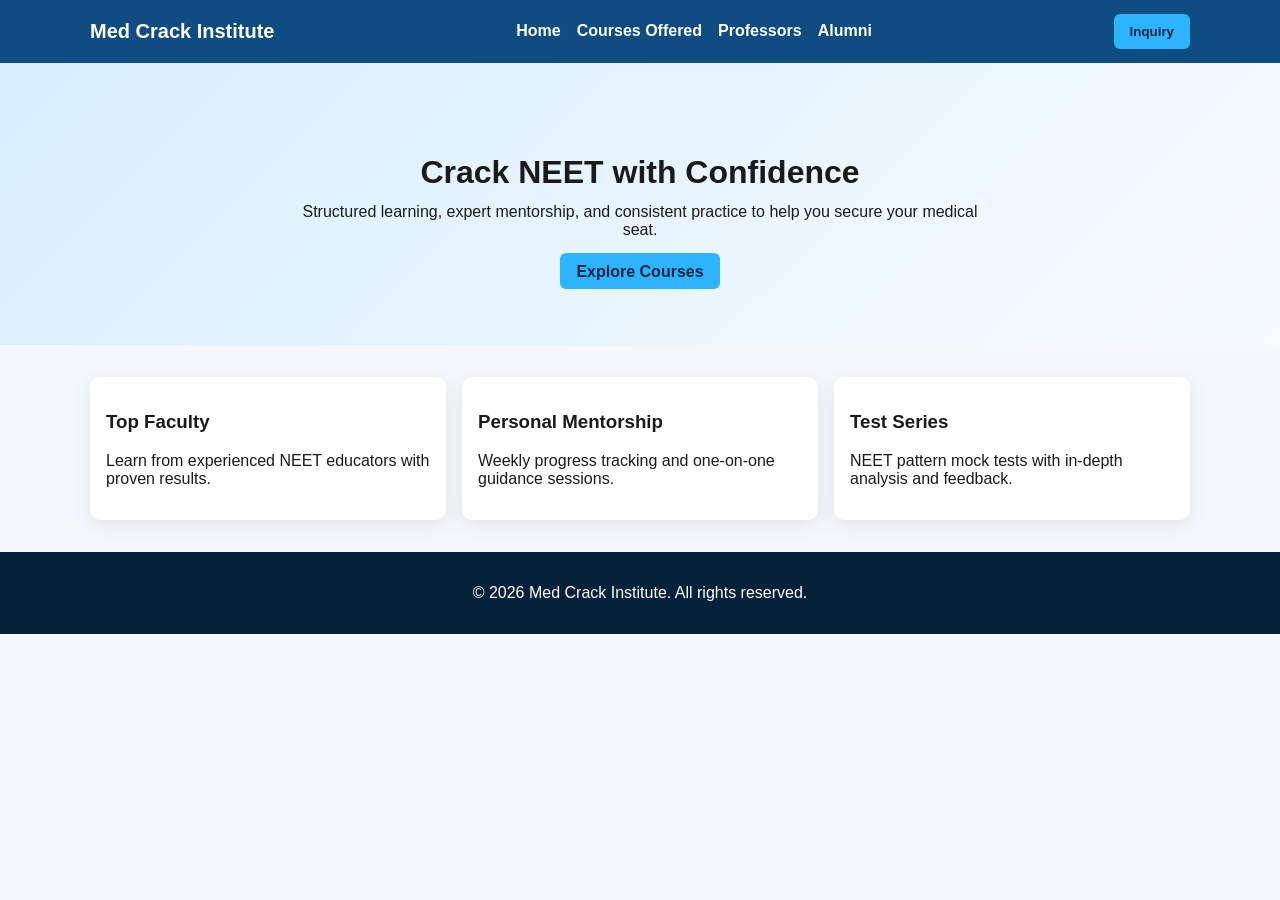
==== index.html @ b2657672 "Create static Med Crack Institute website with inquiry popup" ====
<!DOCTYPE html>
<html lang="en">
<head>
  <meta charset="UTF-8" />
  <meta name="viewport" content="width=device-width, initial-scale=1.0" />
  <title>Med Crack Institute | NEET Coaching</title>
  <link rel="stylesheet" href="styles.css" />
</head>
<body>
  <header class="site-header">
    <div class="container nav-wrap">
      <h1 class="logo">Med Crack Institute</h1>
      <nav>
        <ul class="nav-links">
          <li><a href="index.html">Home</a></li>
          <li><a href="courses.html">Courses Offered</a></li>
          <li><a href="professors.html">Professors</a></li>
          <li><a href="alumni.html">Alumni</a></li>
        </ul>
      </nav>
      <button id="openInquiry" class="btn">Inquiry</button>
    </div>
  </header>

  <main>
    <section class="hero">
      <div class="container">
        <h2>Crack NEET with Confidence</h2>
        <p>Structured learning, expert mentorship, and consistent practice to help you secure your medical seat.</p>
        <a class="btn" href="courses.html">Explore Courses</a>
      </div>
    </section>

    <section class="highlights container">
      <article class="card">
        <h3>Top Faculty</h3>
        <p>Learn from experienced NEET educators with proven results.</p>
      </article>
      <article class="card">
        <h3>Personal Mentorship</h3>
        <p>Weekly progress tracking and one-on-one guidance sessions.</p>
      </article>
      <article class="card">
        <h3>Test Series</h3>
        <p>NEET pattern mock tests with in-depth analysis and feedback.</p>
      </article>
    </section>
  </main>

  <footer>
    <div class="container">
      <p>© 2026 Med Crack Institute. All rights reserved.</p>
    </div>
  </footer>

  <div id="inquiryModal" class="modal" aria-hidden="true">
    <div class="modal-content" role="dialog" aria-modal="true" aria-labelledby="inquiryTitle">
      <button class="close" id="closeInquiry" aria-label="Close">×</button>
      <h3 id="inquiryTitle">Inquiry Form</h3>
      <form>
        <label for="name">Name</label>
        <input id="name" type="text" placeholder="Your full name" required />

        <label for="phone">Phone</label>
        <input id="phone" type="tel" placeholder="Your phone number" required />

        <label for="message">Message</label>
        <textarea id="message" rows="4" placeholder="Tell us your requirement"></textarea>

        <button type="submit" class="btn">Submit Inquiry</button>
      </form>
    </div>
  </div>

  <script src="script.js"></script>
</body>
</html>
---- styles.css ----
:root {
  --primary: #0f4c81;
  --accent: #2db4ff;
  --bg: #f4f8fc;
  --text: #1a1a1a;
}

* { box-sizing: border-box; }
body {
  margin: 0;
  font-family: Arial, sans-serif;
  color: var(--text);
  background: var(--bg);
}

.container { width: min(1100px, 92%); margin: 0 auto; }
.site-header { background: var(--primary); color: #fff; padding: 0.9rem 0; }
.nav-wrap { display: flex; align-items: center; justify-content: space-between; gap: 1rem; }
.logo { margin: 0; font-size: 1.25rem; }
.nav-links { list-style: none; display: flex; gap: 1rem; margin: 0; padding: 0; }
.nav-links a { color: #fff; text-decoration: none; font-weight: 600; }

.hero { padding: 4rem 0; background: linear-gradient(135deg, #d8eeff, #f7fbff); text-align: center; }
.hero h2 { font-size: 2rem; margin-bottom: 0.75rem; }
.hero p { max-width: 700px; margin: 0 auto 1.5rem; }

.btn {
  background: var(--accent);
  color: #00243f;
  border: none;
  padding: 0.6rem 1rem;
  font-weight: 700;
  border-radius: 6px;
  cursor: pointer;
  text-decoration: none;
}

.highlights, .card-grid {
  display: grid;
  grid-template-columns: repeat(auto-fit, minmax(220px, 1fr));
  gap: 1rem;
  margin: 2rem auto;
}

.card {
  background: #fff;
  border-radius: 10px;
  padding: 1rem;
  box-shadow: 0 5px 20px rgba(0,0,0,0.08);
}

.page { padding: 2rem 0; }

footer {
  background: #06223b;
  color: #fff;
  text-align: center;
  padding: 1rem 0;
  margin-top: 2rem;
}

.modal {
  display: none;
  position: fixed;
  inset: 0;
  background: rgba(0,0,0,0.6);
  align-items: center;
  justify-content: center;
}

.modal.active { display: flex; }
.modal-content {
  background: #fff;
  width: min(500px, 92%);
  padding: 1.2rem;
  border-radius: 10px;
  position: relative;
}
.close {
  position: absolute;
  top: 0.4rem;
  right: 0.6rem;
  background: transparent;
  border: none;
  font-size: 1.5rem;
  cursor: pointer;
}

input, textarea {
  width: 100%;
  margin: 0.4rem 0 0.8rem;
  padding: 0.6rem;
  border: 1px solid #bdd4e6;
  border-radius: 6px;
}
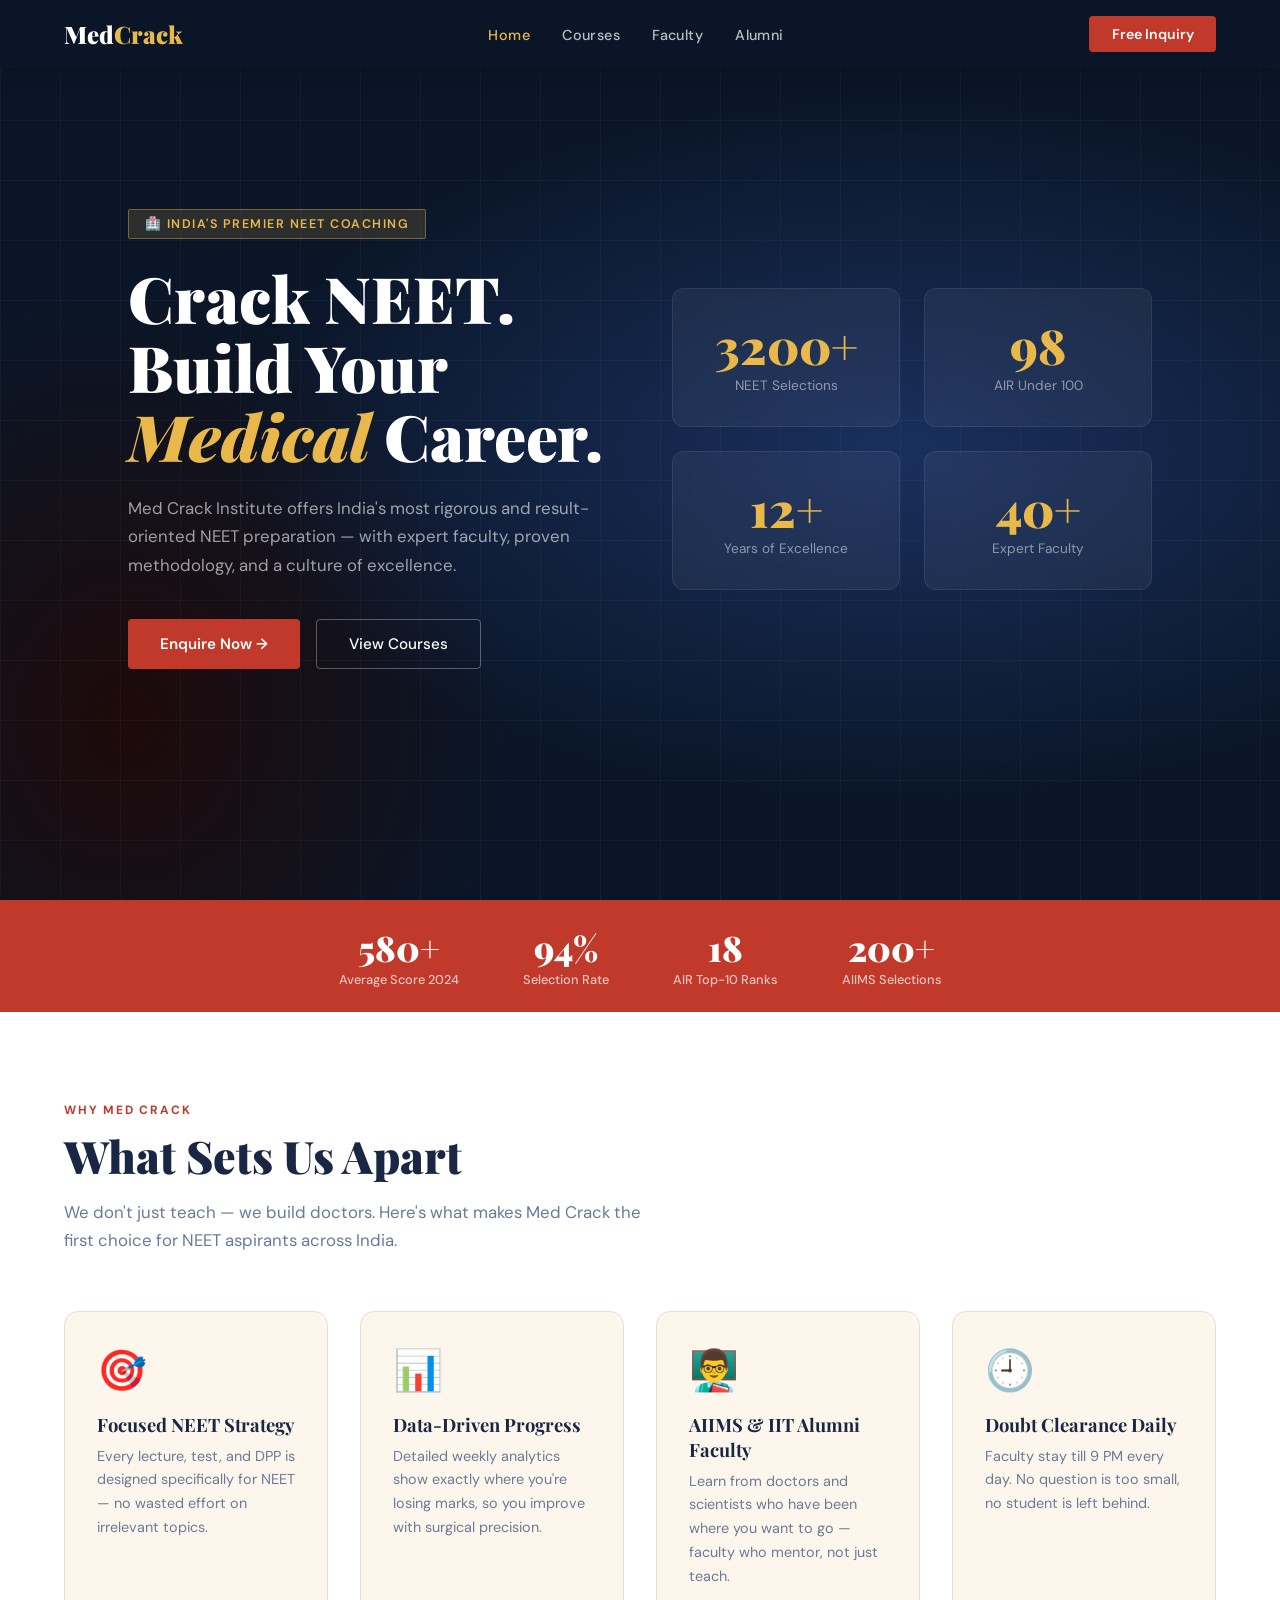
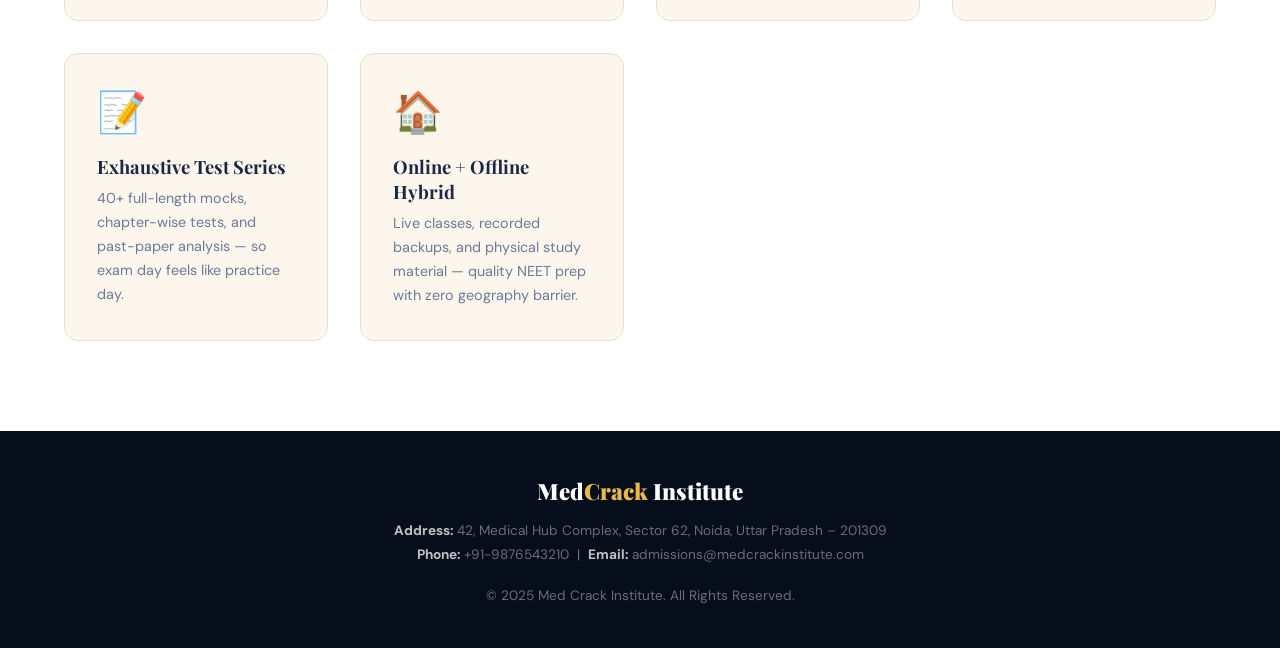
==== commit 26a2f9cb: "Added medcrack source" ====
--- a/index.html
+++ b/index.html
@@ -3,75 +3,231 @@
 <head>
   <meta charset="UTF-8" />
   <meta name="viewport" content="width=device-width, initial-scale=1.0" />
-  <title>Med Crack Institute | NEET Coaching</title>
-  <link rel="stylesheet" href="styles.css" />
+  <title>Med Crack Institute – NEET Coaching | Home</title>
+  <link rel="stylesheet" href="css/style.css" />
+  <style>
+    /* ── HERO ── */
+    #home {
+      min-height: 100vh;
+      background: var(--navy);
+      display: flex; align-items: center;
+      position: relative; overflow: hidden;
+      padding-top: 68px;
+    }
+    .hero-bg {
+      position: absolute; inset: 0;
+      background:
+        radial-gradient(ellipse 80% 60% at 70% 50%, #1a2f5e 0%, transparent 65%),
+        radial-gradient(ellipse 50% 80% at 10% 80%, #1e0a0a 0%, transparent 60%);
+    }
+    .hero-grid {
+      position: absolute; inset: 0;
+      background-image:
+        linear-gradient(rgba(255,255,255,0.03) 1px, transparent 1px),
+        linear-gradient(90deg, rgba(255,255,255,0.03) 1px, transparent 1px);
+      background-size: 60px 60px;
+    }
+    .hero-content {
+      position: relative; z-index: 1;
+      max-width: 1200px; margin: 0 auto; padding: 0 5vw;
+      display: grid; grid-template-columns: 1fr 1fr; gap: 4rem; align-items: center;
+    }
+    .hero-tag {
+      display: inline-block;
+      background: rgba(232,184,75,0.15); border: 1px solid rgba(232,184,75,0.4);
+      color: var(--gold); font-size: 0.78rem; font-weight: 600;
+      letter-spacing: 0.12em; text-transform: uppercase;
+      padding: 0.35rem 1rem; border-radius: 2px; margin-bottom: 1.5rem;
+    }
+    .hero-h1 {
+      font-family: 'Playfair Display', serif;
+      font-size: clamp(2.8rem, 5vw, 4.5rem); line-height: 1.08; font-weight: 900;
+      color: var(--white); margin-bottom: 1.5rem;
+    }
+    .hero-h1 em { font-style: italic; color: var(--gold); }
+    .hero-sub {
+      color: rgba(255,255,255,0.6); font-size: 1.05rem; line-height: 1.7;
+      margin-bottom: 2.5rem; max-width: 480px;
+    }
+    .hero-btns { display: flex; gap: 1rem; flex-wrap: wrap; }
+    .hero-stats { display: grid; grid-template-columns: repeat(2, 1fr); gap: 1.5rem; }
+    .stat-card {
+      background: rgba(255,255,255,0.05); border: 1px solid rgba(255,255,255,0.08);
+      border-radius: 12px; padding: 2rem 1.5rem; text-align: center;
+      backdrop-filter: blur(10px);
+    }
+    .stat-num {
+      font-family: 'Playfair Display', serif;
+      font-size: 3rem; font-weight: 900; color: var(--gold); line-height: 1;
+    }
+    .stat-label { color: rgba(255,255,255,0.5); font-size: 0.85rem; margin-top: 0.5rem; }
+
+    /* ── WHY US ── */
+    #why { background: var(--white); }
+    .why-grid { display: grid; grid-template-columns: repeat(auto-fit, minmax(240px, 1fr)); gap: 2rem; }
+    .why-card {
+      background: var(--cream); border: 1.5px solid var(--border); border-radius: 14px;
+      padding: 2rem; transition: all 0.3s;
+    }
+    .why-card:hover { transform: translateY(-5px); box-shadow: 0 16px 40px rgba(10,22,40,0.1); border-color: var(--gold); }
+    .why-icon { font-size: 2.5rem; margin-bottom: 1rem; }
+    .why-title { font-family: 'Playfair Display', serif; font-size: 1.15rem; font-weight: 700; color: var(--text); margin-bottom: 0.5rem; }
+    .why-desc { color: var(--muted); font-size: 0.9rem; line-height: 1.65; }
+
+    @media (max-width: 768px) {
+      .hero-content { grid-template-columns: 1fr; }
+      .hero-stats { margin-top: 2rem; }
+    }
+  </style>
 </head>
 <body>
-  <header class="site-header">
-    <div class="container nav-wrap">
-      <h1 class="logo">Med Crack Institute</h1>
-      <nav>
-        <ul class="nav-links">
-          <li><a href="index.html">Home</a></li>
-          <li><a href="courses.html">Courses Offered</a></li>
-          <li><a href="professors.html">Professors</a></li>
-          <li><a href="alumni.html">Alumni</a></li>
-        </ul>
-      </nav>
-      <button id="openInquiry" class="btn">Inquiry</button>
-    </div>
-  </header>
-
-  <main>
-    <section class="hero">
-      <div class="container">
-        <h2>Crack NEET with Confidence</h2>
-        <p>Structured learning, expert mentorship, and consistent practice to help you secure your medical seat.</p>
-        <a class="btn" href="courses.html">Explore Courses</a>
-      </div>
-    </section>
-
-    <section class="highlights container">
-      <article class="card">
-        <h3>Top Faculty</h3>
-        <p>Learn from experienced NEET educators with proven results.</p>
-      </article>
-      <article class="card">
-        <h3>Personal Mentorship</h3>
-        <p>Weekly progress tracking and one-on-one guidance sessions.</p>
-      </article>
-      <article class="card">
-        <h3>Test Series</h3>
-        <p>NEET pattern mock tests with in-depth analysis and feedback.</p>
-      </article>
-    </section>
-  </main>
-
-  <footer>
-    <div class="container">
-      <p>© 2026 Med Crack Institute. All rights reserved.</p>
-    </div>
-  </footer>
-
-  <div id="inquiryModal" class="modal" aria-hidden="true">
-    <div class="modal-content" role="dialog" aria-modal="true" aria-labelledby="inquiryTitle">
-      <button class="close" id="closeInquiry" aria-label="Close">×</button>
-      <h3 id="inquiryTitle">Inquiry Form</h3>
-      <form>
-        <label for="name">Name</label>
-        <input id="name" type="text" placeholder="Your full name" required />
-
-        <label for="phone">Phone</label>
-        <input id="phone" type="tel" placeholder="Your phone number" required />
-
-        <label for="message">Message</label>
-        <textarea id="message" rows="4" placeholder="Tell us your requirement"></textarea>
-
-        <button type="submit" class="btn">Submit Inquiry</button>
-      </form>
+
+<!-- NAV -->
+<nav>
+  <a href="index.html" class="nav-logo">Med<span>Crack</span></a>
+  <ul class="nav-links">
+    <li><a href="index.html">Home</a></li>
+    <li><a href="pages/courses.html">Courses</a></li>
+    <li><a href="pages/professors.html">Faculty</a></li>
+    <li><a href="pages/alumni.html">Alumni</a></li>
+  </ul>
+  <button class="nav-cta" onclick="openModal()">Free Inquiry</button>
+</nav>
+
+<!-- HERO -->
+<section id="home">
+  <div class="hero-bg"></div>
+  <div class="hero-grid"></div>
+  <div class="hero-content">
+    <div>
+      <div class="hero-tag">🏥 India's Premier NEET Coaching</div>
+      <h1 class="hero-h1">Crack NEET.<br>Build Your <em>Medical</em> Career.</h1>
+      <p class="hero-sub">Med Crack Institute offers India's most rigorous and result-oriented NEET preparation — with expert faculty, proven methodology, and a culture of excellence.</p>
+      <div class="hero-btns">
+        <button class="btn-primary" onclick="openModal()">Enquire Now →</button>
+        <a href="pages/courses.html" class="btn-outline">View Courses</a>
+      </div>
+    </div>
+    <div class="hero-stats">
+      <div class="stat-card"><div class="stat-num">3200+</div><div class="stat-label">NEET Selections</div></div>
+      <div class="stat-card"><div class="stat-num">98</div><div class="stat-label">AIR Under 100</div></div>
+      <div class="stat-card"><div class="stat-num">12+</div><div class="stat-label">Years of Excellence</div></div>
+      <div class="stat-card"><div class="stat-num">40+</div><div class="stat-label">Expert Faculty</div></div>
     </div>
   </div>
-
-  <script src="script.js"></script>
+</section>
+
+<!-- RESULTS STRIP -->
+<div class="results-strip">
+  <div class="strip-item"><div class="strip-num">580+</div><div class="strip-lbl">Average Score 2024</div></div>
+  <div class="strip-item"><div class="strip-num">94%</div><div class="strip-lbl">Selection Rate</div></div>
+  <div class="strip-item"><div class="strip-num">18</div><div class="strip-lbl">AIR Top-10 Ranks</div></div>
+  <div class="strip-item"><div class="strip-num">200+</div><div class="strip-lbl">AIIMS Selections</div></div>
+</div>
+
+<!-- WHY US -->
+<section id="why">
+  <div class="section-inner">
+    <div class="section-label">Why Med Crack</div>
+    <h2 class="section-title">What Sets Us Apart</h2>
+    <p class="section-sub">We don't just teach — we build doctors. Here's what makes Med Crack the first choice for NEET aspirants across India.</p>
+    <div class="why-grid">
+      <div class="why-card">
+        <div class="why-icon">🎯</div>
+        <div class="why-title">Focused NEET Strategy</div>
+        <p class="why-desc">Every lecture, test, and DPP is designed specifically for NEET — no wasted effort on irrelevant topics.</p>
+      </div>
+      <div class="why-card">
+        <div class="why-icon">📊</div>
+        <div class="why-title">Data-Driven Progress</div>
+        <p class="why-desc">Detailed weekly analytics show exactly where you're losing marks, so you improve with surgical precision.</p>
+      </div>
+      <div class="why-card">
+        <div class="why-icon">👨‍🏫</div>
+        <div class="why-title">AIIMS & IIT Alumni Faculty</div>
+        <p class="why-desc">Learn from doctors and scientists who have been where you want to go — faculty who mentor, not just teach.</p>
+      </div>
+      <div class="why-card">
+        <div class="why-icon">🕘</div>
+        <div class="why-title">Doubt Clearance Daily</div>
+        <p class="why-desc">Faculty stay till 9 PM every day. No question is too small, no student is left behind.</p>
+      </div>
+      <div class="why-card">
+        <div class="why-icon">📝</div>
+        <div class="why-title">Exhaustive Test Series</div>
+        <p class="why-desc">40+ full-length mocks, chapter-wise tests, and past-paper analysis — so exam day feels like practice day.</p>
+      </div>
+      <div class="why-card">
+        <div class="why-icon">🏠</div>
+        <div class="why-title">Online + Offline Hybrid</div>
+        <p class="why-desc">Live classes, recorded backups, and physical study material — quality NEET prep with zero geography barrier.</p>
+      </div>
+    </div>
+  </div>
+</section>
+
+<!-- FOOTER -->
+<footer>
+  <div class="footer-logo">Med<span>Crack</span> Institute</div>
+  <p><strong>Address:</strong> 42, Medical Hub Complex, Sector 62, Noida, Uttar Pradesh – 201309</p>
+  <p><strong>Phone:</strong> +91-9876543210 &nbsp;|&nbsp; <strong>Email:</strong> admissions@medcrackinstitute.com</p>
+  <p style="margin-top:1rem;">© 2025 Med Crack Institute. All Rights Reserved.</p>
+</footer>
+
+<!-- INQUIRY MODAL -->
+<div class="modal-overlay" id="modalOverlay" onclick="handleOverlayClick(event)">
+  <div class="modal">
+    <button class="modal-close" onclick="closeModal()">×</button>
+    <div id="modalForm">
+      <div style="display:flex;align-items:center;gap:0.75rem;margin-bottom:0.5rem;">
+        <span style="font-size:2rem">🏥</span>
+        <h2 class="modal-title">Free Inquiry</h2>
+      </div>
+      <p class="modal-sub">Our academic counsellor will call you within 24 hours.</p>
+      <div class="form-grid">
+        <div class="form-row"><label>Student Name *</label><input type="text" id="studentName" placeholder="Full name" /></div>
+        <div class="form-row"><label>Parent Name *</label><input type="text" id="parentName" placeholder="Parent / Guardian" /></div>
+      </div>
+      <div class="form-grid">
+        <div class="form-row"><label>Mobile Number *</label><input type="tel" id="mobile" placeholder="+91 XXXXX XXXXX" /></div>
+        <div class="form-row"><label>Email Address</label><input type="email" id="email" placeholder="you@email.com" /></div>
+      </div>
+      <div class="form-grid">
+        <div class="form-row">
+          <label>Current Class *</label>
+          <select id="classSelect">
+            <option value="">Select class</option>
+            <option>Class X (Foundation)</option>
+            <option>Class XI</option>
+            <option>Class XII</option>
+            <option>XII Passed (Dropper)</option>
+          </select>
+        </div>
+        <div class="form-row">
+          <label>Interested Program *</label>
+          <select id="program">
+            <option value="">Select program</option>
+            <option>2-Year Classroom</option>
+            <option>1-Year Dropper Batch</option>
+            <option>3-Month Crash Course</option>
+            <option>Online Hybrid</option>
+          </select>
+        </div>
+      </div>
+      <div class="form-row">
+        <label>Message (Optional)</label>
+        <textarea id="message" placeholder="Tell us about your preparation, target score, or any queries..."></textarea>
+      </div>
+      <button class="modal-submit" onclick="submitForm()">Submit Inquiry →</button>
+    </div>
+    <div class="success-msg" id="successMsg">
+      <div class="check">✅</div>
+      <h3>Inquiry Submitted!</h3>
+      <p>Our team will contact you within 24 hours to discuss your NEET preparation journey.</p>
+    </div>
+  </div>
+</div>
+
+<script src="js/main.js"></script>
 </body>
 </html>
--- a/css/style.css
+++ b/css/style.css
@@ -0,0 +1,198 @@
+/* ============================================================
+   MED CRACK INSTITUTE — Global Stylesheet
+   ============================================================ */
+@import url('https://fonts.googleapis.com/css2?family=Playfair+Display:ital,wght@0,700;0,900;1,700&family=DM+Sans:wght@300;400;500;600&display=swap');
+
+:root {
+  --navy:    #0a1628;
+  --deep:    #0d1f3c;
+  --crimson: #c0392b;
+  --gold:    #e8b84b;
+  --cream:   #fdf6ec;
+  --card-bg: #f7f3ee;
+  --text:    #1a2744;
+  --muted:   #6b7a99;
+  --white:   #ffffff;
+  --border:  #e8e0d4;
+}
+
+*, *::before, *::after { box-sizing: border-box; margin: 0; padding: 0; }
+html { scroll-behavior: smooth; }
+body {
+  font-family: 'DM Sans', sans-serif;
+  background: var(--cream);
+  color: var(--text);
+  overflow-x: hidden;
+}
+img { display: block; max-width: 100%; }
+a  { text-decoration: none; color: inherit; }
+
+/* ── NAV ── */
+nav {
+  position: fixed; top: 0; left: 0; right: 0; z-index: 1000;
+  background: var(--navy);
+  display: flex; align-items: center; justify-content: space-between;
+  padding: 0 5vw; height: 68px;
+  box-shadow: 0 2px 20px rgba(0,0,0,0.3);
+}
+.nav-logo {
+  font-family: 'Playfair Display', serif;
+  font-size: 1.5rem; font-weight: 900; color: var(--white);
+}
+.nav-logo span { color: var(--gold); }
+.nav-links { display: flex; gap: 2rem; list-style: none; }
+.nav-links a {
+  color: rgba(255,255,255,0.72); font-size: 0.9rem; font-weight: 500;
+  letter-spacing: 0.03em; transition: color 0.2s;
+}
+.nav-links a:hover,
+.nav-links a.active { color: var(--gold); }
+.nav-cta {
+  background: var(--crimson); color: #fff; border: none;
+  padding: 0.55rem 1.4rem; border-radius: 4px;
+  font-family: 'DM Sans', sans-serif; font-size: 0.88rem; font-weight: 600;
+  cursor: pointer; transition: background 0.2s, transform 0.15s;
+}
+.nav-cta:hover { background: #a93226; transform: translateY(-1px); }
+
+/* ── SECTION ── */
+section { padding: 90px 5vw; }
+.section-inner { max-width: 1200px; margin: 0 auto; }
+.section-label {
+  font-size: 0.75rem; font-weight: 700; letter-spacing: 0.15em;
+  text-transform: uppercase; color: var(--crimson); margin-bottom: 0.75rem;
+}
+.section-title {
+  font-family: 'Playfair Display', serif;
+  font-size: clamp(2rem, 3.5vw, 3rem); font-weight: 900;
+  color: var(--text); line-height: 1.15; margin-bottom: 1rem;
+}
+.section-sub {
+  color: var(--muted); font-size: 1.05rem; line-height: 1.7;
+  max-width: 580px; margin-bottom: 3.5rem;
+}
+
+/* ── PAGE HERO (inner pages) ── */
+.page-hero {
+  background: var(--navy); padding: 120px 5vw 70px;
+  position: relative; overflow: hidden;
+}
+.page-hero-bg {
+  position: absolute; inset: 0;
+  background: radial-gradient(ellipse 70% 80% at 80% 50%, #1a2f5e 0%, transparent 65%);
+}
+.page-hero-grid {
+  position: absolute; inset: 0;
+  background-image:
+    linear-gradient(rgba(255,255,255,0.03) 1px, transparent 1px),
+    linear-gradient(90deg, rgba(255,255,255,0.03) 1px, transparent 1px);
+  background-size: 60px 60px;
+}
+.page-hero-inner { position: relative; z-index: 1; max-width: 1200px; margin: 0 auto; }
+.page-hero-tag {
+  display: inline-block;
+  background: rgba(232,184,75,0.15); border: 1px solid rgba(232,184,75,0.4);
+  color: var(--gold); font-size: 0.78rem; font-weight: 600;
+  letter-spacing: 0.12em; text-transform: uppercase;
+  padding: 0.35rem 1rem; border-radius: 2px; margin-bottom: 1.2rem;
+}
+.page-hero h1 {
+  font-family: 'Playfair Display', serif;
+  font-size: clamp(2.5rem, 4vw, 3.8rem); font-weight: 900;
+  color: var(--white); line-height: 1.1; margin-bottom: 1rem;
+}
+.page-hero h1 em { font-style: italic; color: var(--gold); }
+.page-hero p { color: rgba(255,255,255,0.6); font-size: 1.05rem; line-height: 1.7; max-width: 560px; }
+
+/* ── BUTTONS ── */
+.btn-primary {
+  background: var(--crimson); color: #fff; border: none;
+  padding: 0.85rem 2rem; border-radius: 4px;
+  font-size: 0.95rem; font-weight: 600; cursor: pointer;
+  transition: all 0.2s; font-family: 'DM Sans', sans-serif; display: inline-block;
+}
+.btn-primary:hover { background: #a93226; transform: translateY(-2px); box-shadow: 0 8px 24px rgba(192,57,43,0.4); }
+.btn-outline {
+  background: transparent; color: var(--white);
+  border: 1.5px solid rgba(255,255,255,0.3);
+  padding: 0.85rem 2rem; border-radius: 4px;
+  font-size: 0.95rem; font-weight: 500; cursor: pointer;
+  transition: all 0.2s; font-family: 'DM Sans', sans-serif; display: inline-block;
+}
+.btn-outline:hover { border-color: var(--gold); color: var(--gold); }
+
+/* ── RESULTS STRIP ── */
+.results-strip {
+  background: var(--crimson); padding: 24px 5vw;
+  display: flex; align-items: center; justify-content: center;
+  gap: 4rem; flex-wrap: wrap;
+}
+.strip-item { text-align: center; }
+.strip-num { font-family: 'Playfair Display', serif; font-size: 2.2rem; font-weight: 900; color: var(--white); }
+.strip-lbl { color: rgba(255,255,255,0.7); font-size: 0.8rem; font-weight: 500; }
+
+/* ── FOOTER ── */
+footer {
+  background: #060e1c; color: rgba(255,255,255,0.4);
+  padding: 40px 5vw; text-align: center; font-size: 0.85rem; line-height: 1.8;
+}
+footer strong { color: rgba(255,255,255,0.75); }
+.footer-logo { font-family: 'Playfair Display', serif; font-size: 1.4rem; font-weight: 900; color: #fff; margin-bottom: 0.5rem; }
+.footer-logo span { color: var(--gold); }
+
+/* ── MODAL ── */
+.modal-overlay {
+  position: fixed; inset: 0; z-index: 2000;
+  background: rgba(6,14,28,0.85); backdrop-filter: blur(6px);
+  display: flex; align-items: center; justify-content: center; padding: 1rem;
+  opacity: 0; pointer-events: none; transition: opacity 0.3s;
+}
+.modal-overlay.active { opacity: 1; pointer-events: all; }
+.modal {
+  background: var(--white); border-radius: 20px; padding: 3rem;
+  width: 100%; max-width: 520px; position: relative;
+  transform: translateY(30px); transition: transform 0.3s;
+  box-shadow: 0 40px 100px rgba(0,0,0,0.4);
+}
+.modal-overlay.active .modal { transform: translateY(0); }
+.modal-close {
+  position: absolute; top: 1.2rem; right: 1.5rem;
+  background: none; border: none; font-size: 1.6rem; cursor: pointer;
+  color: var(--muted); line-height: 1;
+}
+.modal-close:hover { color: var(--text); }
+.modal-title { font-family: 'Playfair Display', serif; font-size: 1.9rem; font-weight: 900; color: var(--text); margin-bottom: 0.5rem; }
+.modal-sub { color: var(--muted); font-size: 0.95rem; margin-bottom: 2rem; }
+.form-row { margin-bottom: 1.2rem; }
+.form-row label { display: block; font-size: 0.82rem; font-weight: 600; color: var(--text); margin-bottom: 0.4rem; letter-spacing: 0.03em; }
+.form-row input,
+.form-row select,
+.form-row textarea {
+  width: 100%; padding: 0.75rem 1rem; border: 1.5px solid #ddd;
+  border-radius: 8px; font-family: 'DM Sans', sans-serif;
+  font-size: 0.95rem; color: var(--text); background: #fafafa;
+  transition: border-color 0.2s; outline: none;
+}
+.form-row input:focus,
+.form-row select:focus,
+.form-row textarea:focus { border-color: var(--crimson); background: #fff; }
+.form-row textarea { resize: vertical; min-height: 90px; }
+.form-grid { display: grid; grid-template-columns: 1fr 1fr; gap: 1rem; }
+.modal-submit {
+  width: 100%; padding: 1rem; background: var(--crimson); color: #fff;
+  border: none; border-radius: 8px; font-size: 1rem; font-weight: 700;
+  cursor: pointer; font-family: 'DM Sans', sans-serif;
+  transition: background 0.2s, transform 0.15s; margin-top: 0.5rem;
+}
+.modal-submit:hover { background: #a93226; transform: translateY(-2px); }
+.success-msg { display: none; text-align: center; padding: 1rem 0; }
+.success-msg .check { font-size: 3rem; margin-bottom: 0.5rem; }
+.success-msg h3 { font-family: 'Playfair Display', serif; font-size: 1.5rem; color: var(--text); margin-bottom: 0.5rem; }
+.success-msg p { color: var(--muted); font-size: 0.95rem; }
+
+@media (max-width: 768px) {
+  .nav-links { display: none; }
+  .form-grid { grid-template-columns: 1fr; }
+  .results-strip { gap: 2rem; }
+  .modal { padding: 2rem; }
+}
